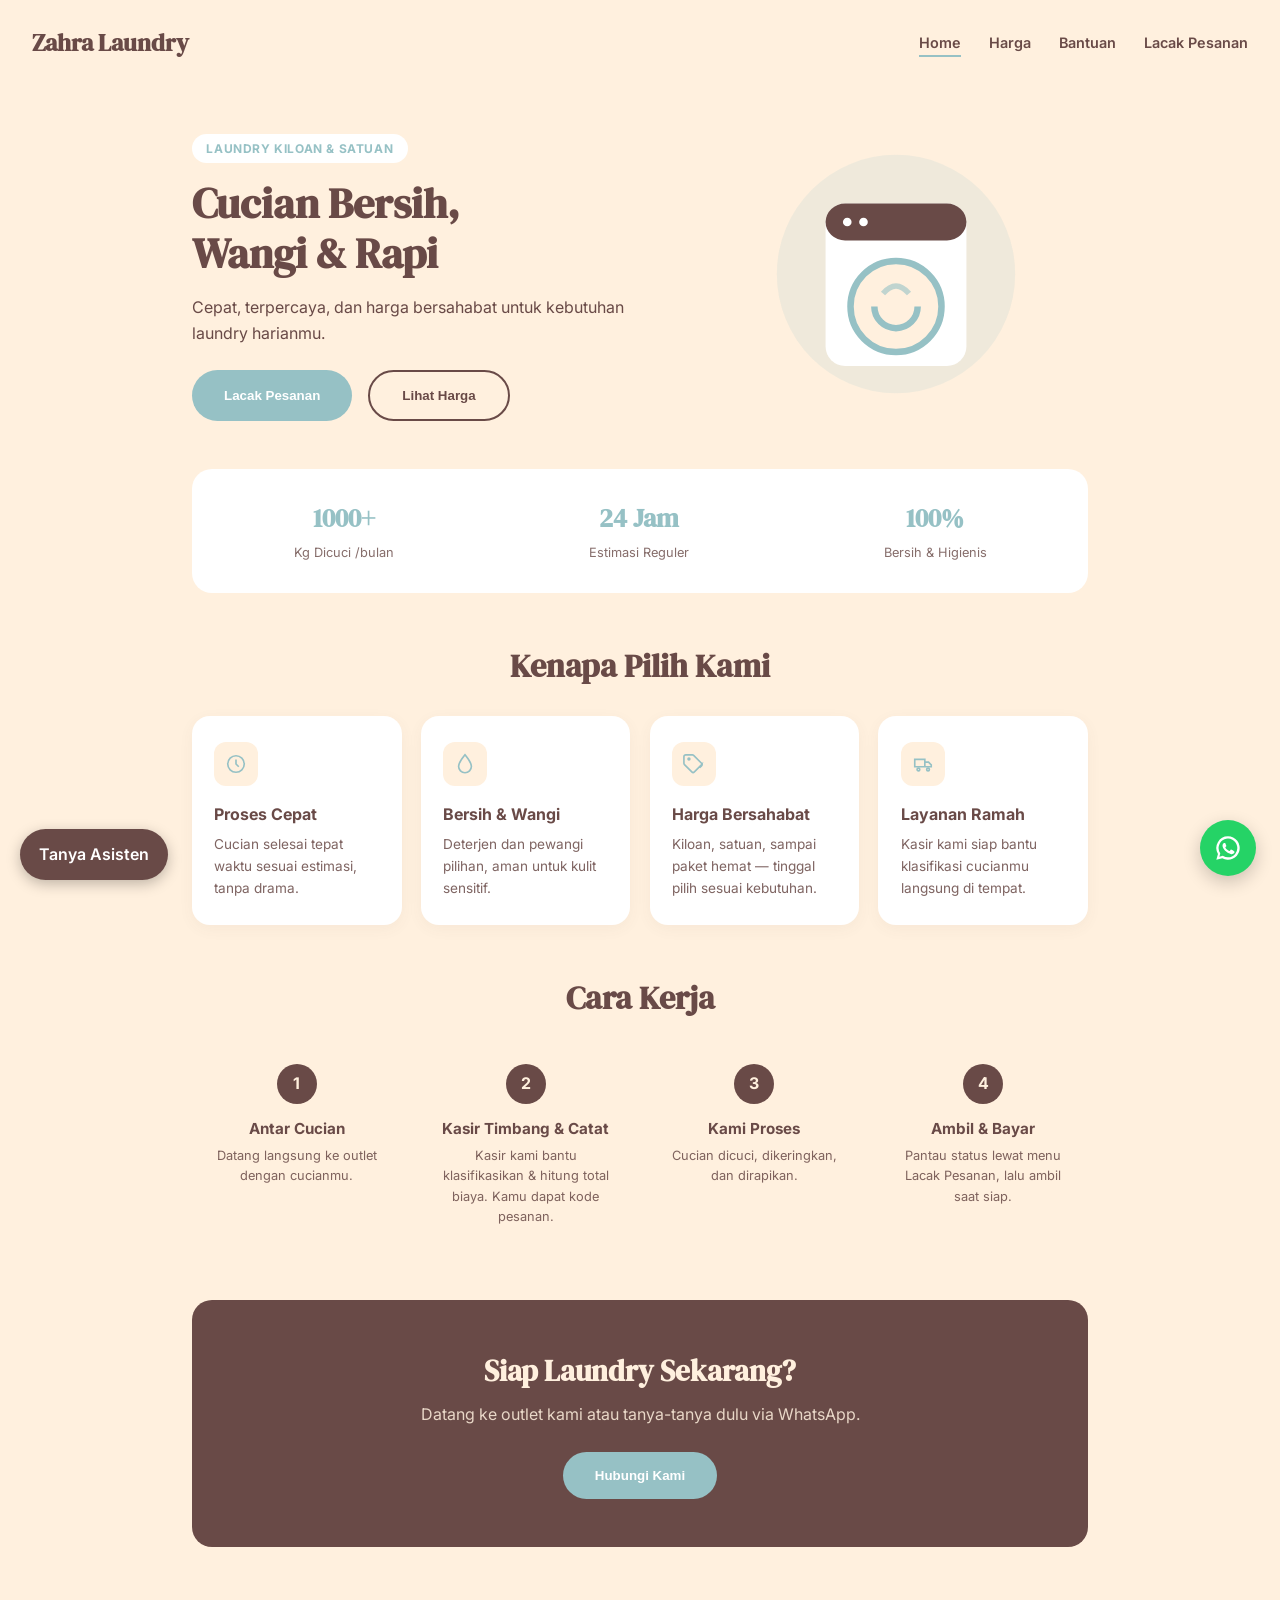
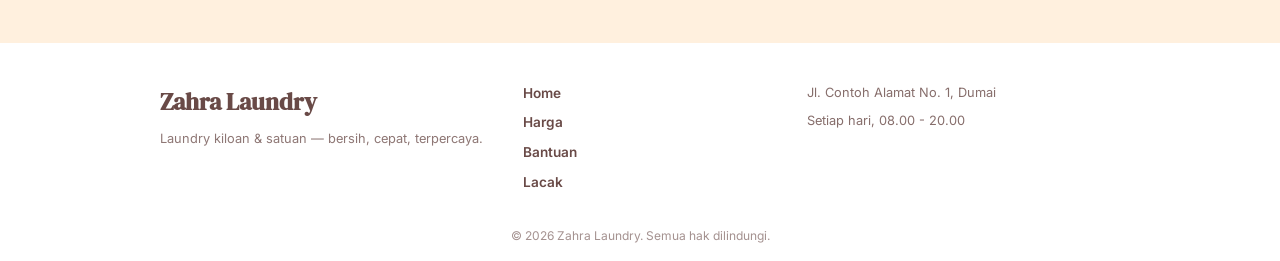
==== index.html @ 91a210a4 "Add files via upload" ====
<!DOCTYPE html>
<html lang="id">
<head>
<meta charset="UTF-8">
<meta name="viewport" content="width=device-width, initial-scale=1.0">
<title>Zahra Laundry | Laundry Kiloan &amp; Satuan</title>
<link rel="stylesheet" href="style.css">
<link href="https://fonts.googleapis.com/css2?family=Inter:wght@300;400;600&family=DM+Serif+Display&display=swap" rel="stylesheet">
</head>
<body>

<nav>
    <div class="logo">Zahra Laundry</div>
    <button class="nav-toggle" onclick="toggleNav()" aria-label="Menu">
        <svg viewBox="0 0 24 24" fill="none" stroke="currentColor" stroke-width="2"><path d="M3 6h18M3 12h18M3 18h18"/></svg>
    </button>
    <div class="nav-links" id="navLinks">
        <a href="#" data-page="home" onclick="showPage('home')">Home</a>
        <a href="#" data-page="prices" onclick="showPage('prices')">Harga</a>
        <a href="#" data-page="bantuan" onclick="showPage('bantuan')">Bantuan</a>
        <a href="#" data-page="lacak" onclick="showPage('lacak')">Lacak Pesanan</a>
    </div>
</nav>

<main>

    <section id="home" class="page active">
        <div class="hero hero-split">
            <div class="hero-text">
                <span class="eyebrow">Laundry Kiloan &amp; Satuan</span>
                <h1>Cucian Bersih,<br>Wangi &amp; Rapi</h1>
                <p>Cepat, terpercaya, dan harga bersahabat untuk kebutuhan laundry harianmu.</p>
                <div class="hero-actions">
                    <button class="btn-primary" onclick="showPage('lacak')">Lacak Pesanan</button>
                    <button class="btn-outline" onclick="showPage('prices')">Lihat Harga</button>
                </div>
            </div>
            <div class="hero-art">
                <svg viewBox="0 0 240 240" xmlns="http://www.w3.org/2000/svg" aria-hidden="true">
                    <circle cx="120" cy="120" r="110" fill="var(--accent-color)" opacity="0.15"/>
                    <rect x="55" y="55" width="130" height="150" rx="18" fill="var(--white)"/>
                    <rect x="55" y="55" width="130" height="34" rx="18" fill="var(--text-main)"/>
                    <circle cx="75" cy="72" r="4" fill="var(--white)"/>
                    <circle cx="90" cy="72" r="4" fill="var(--white)"/>
                    <circle cx="120" cy="150" r="42" fill="var(--bg-color)" stroke="var(--accent-color)" stroke-width="6"/>
                    <path d="M100 150 a20 20 0 0 0 40 0" stroke="var(--accent-color)" stroke-width="6" fill="none"/>
                    <path d="M108 138 q12 -14 24 0" stroke="var(--accent-color)" stroke-width="5" fill="none" opacity="0.6"/>
                </svg>
            </div>
        </div>

        <div class="stats-bar">
            <div class="stat-item"><strong>1000+</strong><span>Kg Dicuci /bulan</span></div>
            <div class="stat-item"><strong>24 Jam</strong><span>Estimasi Reguler</span></div>
            <div class="stat-item"><strong>100%</strong><span>Bersih &amp; Higienis</span></div>
        </div>

        <h2 class="title center">Kenapa Pilih Kami</h2>
        <div class="features-grid">
            <div class="feature-card">
                <div class="feature-icon"><svg viewBox="0 0 24 24" fill="none" stroke="currentColor" stroke-width="1.8"><circle cx="12" cy="12" r="9"/><path d="M12 7v5l3 3"/></svg></div>
                <h3>Proses Cepat</h3><p>Cucian selesai tepat waktu sesuai estimasi, tanpa drama.</p>
            </div>
            <div class="feature-card">
                <div class="feature-icon"><svg viewBox="0 0 24 24" fill="none" stroke="currentColor" stroke-width="1.8"><path d="M12 2c4 5 7 8.5 7 12.5A7 7 0 1 1 5 14.5C5 10.5 8 7 12 2z"/></svg></div>
                <h3>Bersih &amp; Wangi</h3><p>Deterjen dan pewangi pilihan, aman untuk kulit sensitif.</p>
            </div>
            <div class="feature-card">
                <div class="feature-icon"><svg viewBox="0 0 24 24" fill="none" stroke="currentColor" stroke-width="1.8"><path d="M20.6 12.4 12.4 20.6a2 2 0 0 1-2.8 0l-8-8A2 2 0 0 1 1 11.2V4a2 2 0 0 1 2-2h7.2a2 2 0 0 1 1.4.6l8.6 8.6a2 2 0 0 1 0 2.8Z"/><circle cx="6.5" cy="6.5" r="1"/></svg></div>
                <h3>Harga Bersahabat</h3><p>Kiloan, satuan, sampai paket hemat — tinggal pilih sesuai kebutuhan.</p>
            </div>
            <div class="feature-card">
                <div class="feature-icon"><svg viewBox="0 0 24 24" fill="none" stroke="currentColor" stroke-width="1.8"><path d="M3 7h11v8H3zM14 10h4l3 3v2h-7z"/><circle cx="7" cy="18" r="1.5"/><circle cx="17.5" cy="18" r="1.5"/></svg></div>
                <h3>Layanan Ramah</h3><p>Kasir kami siap bantu klasifikasi cucianmu langsung di tempat.</p>
            </div>
        </div>

        <h2 class="title center">Cara Kerja</h2>
        <div class="steps-grid">
            <div class="step-card"><div class="step-number">1</div><h3>Antar Cucian</h3><p>Datang langsung ke outlet dengan cucianmu.</p></div>
            <div class="step-card"><div class="step-number">2</div><h3>Kasir Timbang &amp; Catat</h3><p>Kasir kami bantu klasifikasikan &amp; hitung total biaya. Kamu dapat kode pesanan.</p></div>
            <div class="step-card"><div class="step-number">3</div><h3>Kami Proses</h3><p>Cucian dicuci, dikeringkan, dan dirapikan.</p></div>
            <div class="step-card"><div class="step-number">4</div><h3>Ambil &amp; Bayar</h3><p>Pantau status lewat menu Lacak Pesanan, lalu ambil saat siap.</p></div>
        </div>

        <div class="cta-banner">
            <h2>Siap Laundry Sekarang?</h2>
            <p>Datang ke outlet kami atau tanya-tanya dulu via WhatsApp.</p>
            <button class="btn-primary" onclick="showPage('bantuan')">Hubungi Kami</button>
        </div>
    </section>

    <section id="prices" class="page">
        <h2 class="title center">Daftar Harga</h2>
        <p class="page-lead">Pilih kategori sesuai jenis cucianmu.</p>
        <div class="price-tabs">
            <button class="tab-btn active" onclick="showHargaTab('kiloan')">Kiloan</button>
            <button class="tab-btn" onclick="showHargaTab('satuan')">Satuan</button>
            <button class="tab-btn" onclick="showHargaTab('paket')">Paket Hemat</button>
        </div>
        <div id="hargaKiloan" class="harga-tab active">
            <div class="price-grid" id="priceGridKiloan"></div>
            <p class="price-note">Estimasi selesai reguler: 1x24 jam.</p>
        </div>
        <div id="hargaSatuan" class="harga-tab"><div class="price-grid" id="priceGridSatuan"></div></div>
        <div id="hargaPaket" class="harga-tab">
            <div class="price-grid" id="priceGridPaket"></div>
            <p class="price-note">Cocok untuk kos-kosan, keluarga, atau kebutuhan rutin bulanan.</p>
        </div>
    </section>

    <section id="bantuan" class="page">
        <h2 class="title center">Bantuan &amp; Kontak</h2>
        <p class="page-lead">Ada pertanyaan atau masukan? Kami siap bantu.</p>
        <div class="bantuan-grid">
            <div class="form-container contact-card">
                <div class="contact-row">
                    <svg viewBox="0 0 24 24" fill="none" stroke="currentColor" stroke-width="1.8"><path d="M21 10c0 6-9 12-9 12S3 16 3 10a9 9 0 0 1 18 0Z"/><circle cx="12" cy="10" r="3"/></svg>
                    <span id="infoAlamat">Alamat toko</span>
                </div>
                <div class="contact-row">
                    <svg viewBox="0 0 24 24" fill="none" stroke="currentColor" stroke-width="1.8"><circle cx="12" cy="12" r="9"/><path d="M12 7v5l3 3"/></svg>
                    <span id="infoJam">Jam operasional</span>
                </div>
                <div class="contact-row">
                    <svg viewBox="0 0 24 24" fill="none" stroke="currentColor" stroke-width="1.8"><path d="M3 5.5A2.5 2.5 0 0 1 5.5 3h2A1.5 1.5 0 0 1 9 4.3l.6 3a1.5 1.5 0 0 1-.5 1.5l-1.4 1.2a13 13 0 0 0 6 6l1.2-1.4a1.5 1.5 0 0 1 1.5-.5l3 .6A1.5 1.5 0 0 1 21 16.5v2A2.5 2.5 0 0 1 18.5 21 16.5 16.5 0 0 1 3 5.5Z"/></svg>
                    <span id="infoWA">Nomor WhatsApp</span>
                </div>
                <button class="btn-primary" style="width:100%; margin-top:1rem;" onclick="chatAdmin()">Chat Admin via WhatsApp</button>
            </div>
            <div>
                <h3 class="subtitle">Apa Kata Pelanggan</h3>
                <div class="testimonial-grid" id="testimonialGrid"></div>
            </div>
        </div>
    </section>

    <section id="lacak" class="page">
        <h2 class="title center">Lacak Pesanan</h2>
        <p class="page-lead">Masukkan kode pesanan dari struk atau pesan WhatsApp kami.</p>
        <div class="form-container">
            <form id="formLacak" onsubmit="lacakPesanan(event)">
                <div class="input-group">
                    <label>Kode Pesanan</label>
                    <input type="text" id="kodeInput" placeholder="Contoh: ZL-7K3P9Q" autocomplete="off" required>
                </div>
                <button type="submit" class="btn-submit">Lacak Pesanan</button>
            </form>
            <div id="hasilLacak"></div>
        </div>
    </section>

</main>

<footer class="site-footer">
    <div class="footer-inner">
        <div class="footer-brand">
            <div class="logo">Zahra Laundry</div>
            <p>Laundry kiloan &amp; satuan — bersih, cepat, terpercaya.</p>
        </div>
        <div class="footer-links">
            <a href="#" onclick="showPage('home')">Home</a>
            <a href="#" onclick="showPage('prices')">Harga</a>
            <a href="#" onclick="showPage('bantuan')">Bantuan</a>
            <a href="#" onclick="showPage('lacak')">Lacak</a>
        </div>
        <div class="footer-contact">
            <span id="footerAlamat"></span>
            <span id="footerJam"></span>
        </div>
    </div>
    <p class="footer-copy">&copy; 2026 Zahra Laundry. Semua hak dilindungi.</p>
</footer>

<button class="fab-wa" onclick="chatAdmin()" title="Chat Admin">
    <svg viewBox="0 0 24 24" fill="currentColor"><path d="M12 2a10 10 0 0 0-8.6 15.1L2 22l5.1-1.3A10 10 0 1 0 12 2Zm0 18a8 8 0 0 1-4.1-1.1l-.3-.2-3 .8.8-2.9-.2-.3A8 8 0 1 1 12 20Zm4.4-5.9c-.2-.1-1.4-.7-1.6-.8-.2-.1-.4-.1-.5.1s-.6.8-.8 1c-.1.2-.3.2-.5.1a6.5 6.5 0 0 1-1.9-1.2 7.2 7.2 0 0 1-1.3-1.6c-.1-.2 0-.4.1-.5l.4-.4c.1-.1.2-.3.2-.4a.5.5 0 0 0 0-.5c-.1-.1-.5-1.3-.7-1.8-.2-.4-.4-.4-.5-.4h-.5a.9.9 0 0 0-.6.3 2.8 2.8 0 0 0-.9 2.1c0 1.2.9 2.4 1 2.6.1.2 1.8 2.8 4.4 3.9a15 15 0 0 0 1.5.5 3.5 3.5 0 0 0 1.6.1c.5-.1 1.4-.6 1.6-1.1.2-.5.2-1 .1-1.1s-.2-.2-.4-.3Z"/></svg>
</button>

<button class="fab-chat" onclick="toggleChat()" aria-label="Tanya asisten">Tanya Asisten</button>
<div class="chat-box" id="chatBox">
    <div class="chat-head"><strong>Asisten Zahra Laundry</strong><button onclick="toggleChat()" aria-label="Tutup">&times;</button></div>
    <div class="chat-body" id="chatBody"></div>
    <form class="chat-form" onsubmit="kirimChat(event)">
        <input type="text" id="chatInput" placeholder="Tanya harga, jam buka, atau kode pesanan" autocomplete="off">
        <button type="submit" class="btn-primary">Kirim</button>
    </form>
</div>

<div id="toast" class="toast"></div>

<script src="script.js"></script>
</body>
</html>
---- style.css ----
:root {
    --bg-color: #FFF0DE;
    --accent-color: #96C1C5;
    --text-main: #694A47;
    --white: #ffffff;
    --danger: #C97064;
}

* { margin: 0; padding: 0; box-sizing: border-box; }

body {
    font-family: 'Inter', sans-serif;
    background-color: var(--bg-color);
    color: var(--text-main);
    line-height: 1.6;
    min-height: 100vh;
    display: flex;
    flex-direction: column;
}

main { flex: 1; }

nav {
    display: flex;
    justify-content: space-between;
    align-items: center;
    padding: 1.5rem 2rem;
    position: sticky;
    top: 0;
    background: var(--bg-color);
    z-index: 40;
}

.logo { font-family: 'DM Serif Display', serif; font-size: 1.5rem; font-weight: bold; }

.nav-toggle { display: none; background: none; border: none; color: var(--text-main); cursor: pointer; padding: 0.3rem; }
.nav-toggle svg { width: 26px; height: 26px; }

.nav-links a {
    text-decoration: none;
    color: var(--text-main);
    margin-left: 1.5rem;
    font-size: 0.9rem;
    font-weight: 600;
    padding-bottom: 4px;
    border-bottom: 2px solid transparent;
    transition: border-color 0.2s ease, opacity 0.2s ease;
}

.nav-links a:hover { opacity: 0.7; }
.nav-links a.active-link { border-bottom-color: var(--accent-color); }

@media (max-width: 700px) {
    .nav-toggle { display: block; }
    .nav-links {
        display: none;
        position: absolute;
        top: 100%;
        left: 0;
        right: 0;
        background: var(--white);
        flex-direction: column;
        padding: 1rem 2rem;
        box-shadow: 0 8px 15px rgba(105,74,71,0.08);
    }
    .nav-links.open { display: flex; }
    .nav-links a { margin: 0.6rem 0; }
}

.page { display: none; padding: 1rem 2rem 4rem; max-width: 960px; margin: 0 auto; animation: fadeIn 0.4s ease; width: 100%; }
.page.active { display: block; }

@keyframes fadeIn { from { opacity: 0; transform: translateY(10px); } to { opacity: 1; transform: translateY(0); } }

.title { font-family: 'DM Serif Display', serif; font-size: 2rem; margin-bottom: 0.5rem; }
.title.center { text-align: center; margin-top: 3rem; }
.page-lead { text-align: center; opacity: 0.75; font-size: 0.95rem; margin-bottom: 1rem; }
.subtitle { margin: 1.5rem 0 0.5rem; font-size: 1rem; font-weight: 700; opacity: 0.8; }
.subtitle.center { text-align: center; margin-top: 3.5rem; }

.hero-split { display: flex; align-items: center; justify-content: space-between; gap: 2rem; margin-top: 2rem; flex-wrap: wrap; }
.hero-text { flex: 1 1 320px; max-width: 480px; }

.eyebrow {
    display: inline-block; background: var(--white); color: var(--accent-color);
    padding: 0.3rem 0.9rem; border-radius: 50px; font-size: 0.75rem; font-weight: 700;
    letter-spacing: 0.05em; text-transform: uppercase; margin-bottom: 1rem;
}

.hero-text h1 { font-family: 'DM Serif Display', serif; font-size: 2.6rem; line-height: 1.2; margin-bottom: 1rem; }
.hero-actions { display: flex; gap: 1rem; margin-top: 1.5rem; flex-wrap: wrap; }
.hero-art { flex: 1 1 220px; max-width: 260px; margin: 0 auto; }
.hero-art svg { width: 100%; height: auto; }

.btn-primary {
    background-color: var(--accent-color); color: var(--white); border: none;
    padding: 1rem 2rem; border-radius: 50px; font-weight: bold; cursor: pointer;
    transition: transform 0.15s ease, box-shadow 0.15s ease;
}
.btn-primary:hover { transform: translateY(-2px); box-shadow: 0 6px 14px rgba(150,193,197,0.4); }

.btn-outline {
    background: transparent; border: 2px solid var(--text-main); color: var(--text-main);
    padding: 1rem 2rem; border-radius: 50px; font-weight: bold; cursor: pointer;
    transition: background 0.15s ease, color 0.15s ease;
}
.btn-outline:hover { background: var(--text-main); color: var(--bg-color); }

.btn-secondary {
    background: transparent; border: 2px solid var(--accent-color); color: var(--text-main);
    padding: 0.7rem 1.2rem; border-radius: 50px; font-weight: 600; cursor: pointer;
    width: 100%; margin-top: 0.5rem; transition: background 0.15s ease;
}
.btn-secondary:hover { background: var(--bg-color); }

.stats-bar {
    display: flex; justify-content: space-around; flex-wrap: wrap; gap: 1.5rem;
    background: var(--white); border-radius: 20px; padding: 1.8rem 1rem; margin-top: 3rem; text-align: center;
}
.stat-item strong { display: block; font-family: 'DM Serif Display', serif; font-size: 1.6rem; color: var(--accent-color); }
.stat-item span { font-size: 0.8rem; opacity: 0.8; }

.features-grid { display: grid; grid-template-columns: repeat(auto-fit, minmax(200px, 1fr)); gap: 1.2rem; margin-top: 1.5rem; }
.feature-card {
    background: var(--white); padding: 1.6rem 1.4rem; border-radius: 18px;
    box-shadow: 0 4px 15px rgba(105, 74, 71, 0.05); transition: transform 0.2s ease, box-shadow 0.2s ease;
}
.feature-card:hover { transform: translateY(-4px); box-shadow: 0 10px 22px rgba(105, 74, 71, 0.1); }
.feature-icon {
    width: 44px; height: 44px; border-radius: 12px; background: var(--bg-color); color: var(--accent-color);
    display: flex; align-items: center; justify-content: center; margin-bottom: 1rem;
}
.feature-icon svg { width: 22px; height: 22px; }
.feature-card h3 { font-size: 1rem; margin-bottom: 0.4rem; }
.feature-card p { font-size: 0.85rem; opacity: 0.85; }

.steps-grid { display: grid; grid-template-columns: repeat(auto-fit, minmax(180px, 1fr)); gap: 1.2rem; margin-top: 1.5rem; }
.step-card { text-align: center; padding: 1rem; border-radius: 14px; transition: background 0.2s ease; }
.step-card:hover { background: var(--white); }
.step-number {
    width: 40px; height: 40px; border-radius: 50%; background: var(--text-main); color: var(--bg-color);
    display: flex; align-items: center; justify-content: center; font-weight: 700; margin: 0 auto 0.8rem;
}
.step-card h3 { font-size: 0.95rem; margin-bottom: 0.3rem; }
.step-card p { font-size: 0.8rem; opacity: 0.85; }

.cta-banner { text-align: center; background: var(--text-main); color: var(--bg-color); border-radius: 20px; padding: 3rem 1.5rem; margin-top: 3.5rem; }
.cta-banner h2 { font-family: 'DM Serif Display', serif; font-size: 1.8rem; margin-bottom: 0.5rem; }
.cta-banner p { opacity: 0.85; margin-bottom: 1.5rem; }
.cta-banner .btn-primary { background: var(--accent-color); }

.price-tabs { display: flex; gap: 0.5rem; margin: 1.5rem 0; flex-wrap: wrap; }
.price-tabs .tab-btn { flex: 1 1 140px; }
.harga-tab { display: none; }
.harga-tab.active { display: block; animation: fadeIn 0.3s ease; }
.price-note { text-align: center; font-size: 0.8rem; opacity: 0.7; margin-top: 1rem; }

.price-grid { display: grid; grid-template-columns: repeat(auto-fit, minmax(220px, 1fr)); gap: 1rem; }
.price-card {
    background: var(--white); padding: 1.5rem; border-radius: 15px; box-shadow: 0 4px 15px rgba(105, 74, 71, 0.05);
    display: flex; justify-content: space-between; align-items: center; gap: 1rem;
    transition: transform 0.2s ease, box-shadow 0.2s ease;
}
.price-card:hover { transform: translateY(-3px); box-shadow: 0 8px 18px rgba(105, 74, 71, 0.1); }
.price { font-weight: bold; font-size: 1.1rem; color: var(--accent-color); text-align: right; white-space: nowrap; }
.price span { display: block; font-size: 0.7rem; font-weight: 400; color: var(--text-main); }

.bantuan-grid { display: grid; grid-template-columns: 1fr 1.2fr; gap: 2rem; margin-top: 1.5rem; align-items: start; }
@media (max-width: 800px) { .bantuan-grid { grid-template-columns: 1fr; } }
.contact-card { max-width: 100%; margin: 0; }
.contact-row { display: flex; align-items: center; gap: 0.8rem; margin-bottom: 1rem; font-size: 0.9rem; }
.contact-row svg { width: 20px; height: 20px; color: var(--accent-color); flex-shrink: 0; }

.testimonial-grid { display: grid; grid-template-columns: repeat(auto-fit, minmax(220px, 1fr)); gap: 1rem; margin-top: 1rem; }
.testimonial-card {
    background: var(--white); padding: 1.4rem; border-radius: 18px; box-shadow: 0 4px 15px rgba(105, 74, 71, 0.05);
    transition: transform 0.2s ease, box-shadow 0.2s ease;
}
.testimonial-card:hover { transform: translateY(-3px); box-shadow: 0 8px 18px rgba(105, 74, 71, 0.1); }
.testimonial-head { display: flex; align-items: center; gap: 0.8rem; margin-bottom: 0.8rem; }
.avatar-circle {
    width: 42px; height: 42px; border-radius: 50%; background: var(--accent-color); color: var(--white);
    display: flex; align-items: center; justify-content: center; font-weight: 700; font-size: 0.9rem; flex-shrink: 0;
}
.testimonial-name { font-weight: 700; font-size: 0.9rem; }
.testimonial-stars { color: #E0A84C; font-size: 0.8rem; }
.testimonial-text { font-size: 0.85rem; opacity: 0.9; }

.form-container { background: var(--white); padding: 2rem; border-radius: 20px; margin-top: 1.5rem; max-width: 560px; margin-left: auto; margin-right: auto; }
.input-group { margin-bottom: 1.5rem; }
.input-group label { display: block; margin-bottom: 0.5rem; font-size: 0.8rem; font-weight: 600; }
.section-label { display: block; font-size: 0.85rem; font-weight: 700; margin: 1.5rem 0 0.8rem; text-transform: uppercase; letter-spacing: 0.05em; }

input, select {
    width: 100%; padding: 0.8rem; border: none; border-bottom: 2px solid var(--accent-color);
    background: transparent; color: var(--text-main); outline: none; font-family: inherit; font-size: 0.9rem;
}

.empty-hint { font-size: 0.8rem; opacity: 0.6; text-align: center; padding: 1rem 0; }
.total-box { margin: 2rem 0; padding: 1rem; background: var(--bg-color); border-radius: 10px; text-align: center; font-weight: bold; }

.btn-submit {
    width: 100%; background-color: var(--text-main); color: var(--bg-color); border: none;
    padding: 1rem; border-radius: 10px; font-weight: bold; cursor: pointer; transition: opacity 0.15s ease;
}
.btn-submit:hover { opacity: 0.9; }
.after-print { margin-top: 1rem; }

.item-row {
    display: grid; grid-template-columns: 1fr 1fr 60px 85px 32px; gap: 0.5rem; align-items: center;
    margin-bottom: 0.8rem; background: var(--bg-color); padding: 0.6rem; border-radius: 10px;
}
.item-row select, .item-row input { border-bottom: none; background: var(--white); border-radius: 6px; padding: 0.5rem; font-size: 0.8rem; }
.item-row .subtotal-mini { font-size: 0.75rem; font-weight: 700; text-align: right; white-space: nowrap; }
.item-row .btn-remove { background: var(--danger); color: white; border: none; border-radius: 6px; width: 28px; height: 28px; cursor: pointer; font-weight: bold; }

@media (max-width: 480px) {
    .item-row { grid-template-columns: 1fr 1fr; }
    .item-row .subtotal-mini { grid-column: 1 / 2; }
    .item-row .btn-remove { grid-column: 2 / 3; justify-self: end; }
}

.kasir-tabs { display: flex; gap: 0.5rem; margin-top: 1.5rem; max-width: 560px; margin-left: auto; margin-right: auto; }
.tab-btn {
    flex: 1; padding: 0.8rem; border: none; border-radius: 10px; background: var(--white); color: var(--text-main);
    font-weight: 600; cursor: pointer; transition: background 0.15s ease, color 0.15s ease;
}
.tab-btn:hover { opacity: 0.85; }
.tab-btn.active { background: var(--text-main); color: var(--bg-color); }
.kasir-tab { display: none; }
.kasir-tab.active { display: block; }

.riwayat-table { width: 100%; border-collapse: collapse; font-size: 0.85rem; }
.riwayat-table th, .riwayat-table td { text-align: left; padding: 0.6rem 0.3rem; border-bottom: 1px solid var(--bg-color); }
.riwayat-table button { background: var(--accent-color); border: none; color: white; padding: 0.3rem 0.6rem; border-radius: 6px; cursor: pointer; font-size: 0.75rem; }

.site-footer { background: var(--white); margin-top: 2rem; padding: 2.5rem 2rem 1rem; }
.footer-inner { max-width: 960px; margin: 0 auto; display: grid; grid-template-columns: 1.3fr 1fr 1.2fr; gap: 1.5rem; }
@media (max-width: 700px) { .footer-inner { grid-template-columns: 1fr; text-align: center; } }
.footer-brand p { font-size: 0.8rem; opacity: 0.75; margin-top: 0.5rem; }
.footer-links { display: flex; flex-direction: column; gap: 0.5rem; }
.footer-links a { color: var(--text-main); text-decoration: none; font-size: 0.85rem; font-weight: 600; }
.footer-links a:hover { opacity: 0.7; }
.footer-contact { display: flex; flex-direction: column; gap: 0.5rem; font-size: 0.8rem; opacity: 0.8; }
.footer-copy { text-align: center; font-size: 0.75rem; opacity: 0.6; margin-top: 2rem; }

.fab-wa {
    position: fixed; bottom: 1.5rem; right: 1.5rem; width: 56px; height: 56px; border-radius: 50%;
    background: #25D366; color: white; border: none; box-shadow: 0 6px 18px rgba(0,0,0,0.2); cursor: pointer;
    display: flex; align-items: center; justify-content: center; z-index: 50; transition: transform 0.15s ease;
}
.fab-wa:hover { transform: scale(1.08); }
.fab-wa svg { width: 28px; height: 28px; }

.toast {
    position: fixed; left: 50%; bottom: 2rem; transform: translate(-50%, 20px); background: var(--text-main);
    color: var(--bg-color); padding: 0.8rem 1.4rem; border-radius: 50px; font-size: 0.85rem; opacity: 0;
    pointer-events: none; transition: all 0.3s ease; z-index: 100;
}
.toast.show { opacity: 1; transform: translate(-50%, 0); }

#printArea { display: none; }

@media print {
    body * { visibility: hidden; }
    #printArea, #printArea * { visibility: visible; }
    #printArea { display: block; position: absolute; left: 0; top: 0; font-family: 'Courier New', monospace; color: #000; padding: 6px; }
    #printArea.paper-58 { width: 58mm; font-size: 12px; padding: 3mm; }
    #printArea.paper-80 { width: 80mm; font-size: 13.5px; padding: 3mm; }
    #printArea.paper-a5 { width: 100%; font-size: 15px; padding: 0; }
    #printArea .struk-center { text-align: center; }
    #printArea .struk-logo { margin-bottom: 4px; }
    #printArea .struk-logo svg { width: 34px; height: 34px; }
    #printArea .struk-storename { font-size: 1.3em; font-weight: 700; }
    #printArea .struk-small { font-size: 0.82em; }
    #printArea .struk-line { border-top: 1px dashed #000; margin: 6px 0; }
    #printArea .struk-item-name { font-weight: 700; margin-top: 4px; }
    #printArea .struk-item-detail { display: flex; justify-content: space-between; font-size: 0.92em; }
    #printArea .struk-total { display: flex; justify-content: space-between; font-weight: bold; margin-top: 6px; font-size: 1.15em; }
}


/* ===== Tambahan web customer ===== */
.badge{display:inline-block;padding:.25rem .8rem;border-radius:99px;background:var(--accent-color);color:var(--text-main);font-weight:600;font-size:.85rem}
.badge.selesai{background:#5E9C76;color:#fff}
.hasil-lacak{margin-top:1.5rem;padding-top:1rem;border-top:1px solid #eee}
.hasil-lacak .meta p{margin:.15rem 0}
.timeline{list-style:none;margin:1.2rem 0 .5rem;border-left:3px solid #eee;padding-left:1.3rem}
.timeline li{position:relative;padding:.35rem 0 .9rem;opacity:.45}
.timeline li::before{content:"";position:absolute;left:-1.82rem;top:.55rem;width:14px;height:14px;border-radius:50%;background:#ddd;border:2px solid #fff}
.timeline li.done{opacity:1}
.timeline li.done::before{background:var(--accent-color)}
.timeline li.now{opacity:1;font-weight:600}
.timeline li.now::before{background:var(--text-main)}
.timeline small{display:block;font-weight:400;opacity:.8}
.pesan-error{color:var(--danger);margin-top:1rem}
.note-kecil{font-size:.85rem;opacity:.7;margin-top:.8rem}
.fab-chat{position:fixed;left:20px;bottom:20px;background:var(--text-main);color:#fff;border:0;border-radius:99px;padding:.8rem 1.2rem;font:inherit;font-weight:600;cursor:pointer;box-shadow:0 4px 14px rgba(0,0,0,.25);z-index:900}
.chat-box{position:fixed;left:20px;bottom:80px;width:min(360px,calc(100vw - 40px));height:440px;background:#fff;border-radius:16px;box-shadow:0 8px 30px rgba(0,0,0,.25);display:none;flex-direction:column;overflow:hidden;z-index:901}
.chat-box.open{display:flex}
.chat-head{display:flex;justify-content:space-between;align-items:center;background:var(--text-main);color:#fff;padding:.8rem 1rem}
.chat-head button{background:none;border:0;color:#fff;font-size:1.4rem;cursor:pointer}
.chat-body{flex:1;overflow-y:auto;padding:1rem;display:flex;flex-direction:column;gap:.6rem}
.msg{max-width:85%;padding:.55rem .8rem;border-radius:12px;font-size:.92rem;white-space:pre-line}
.msg.bot{background:#f3ece4;align-self:flex-start}
.msg.user{background:var(--accent-color);align-self:flex-end}
.chat-form{display:flex;gap:6px;padding:.7rem;border-top:1px solid #eee}
.chat-form input{flex:1;min-width:0;padding:.6rem;border:1px solid #ddd;border-radius:8px;font:inherit}
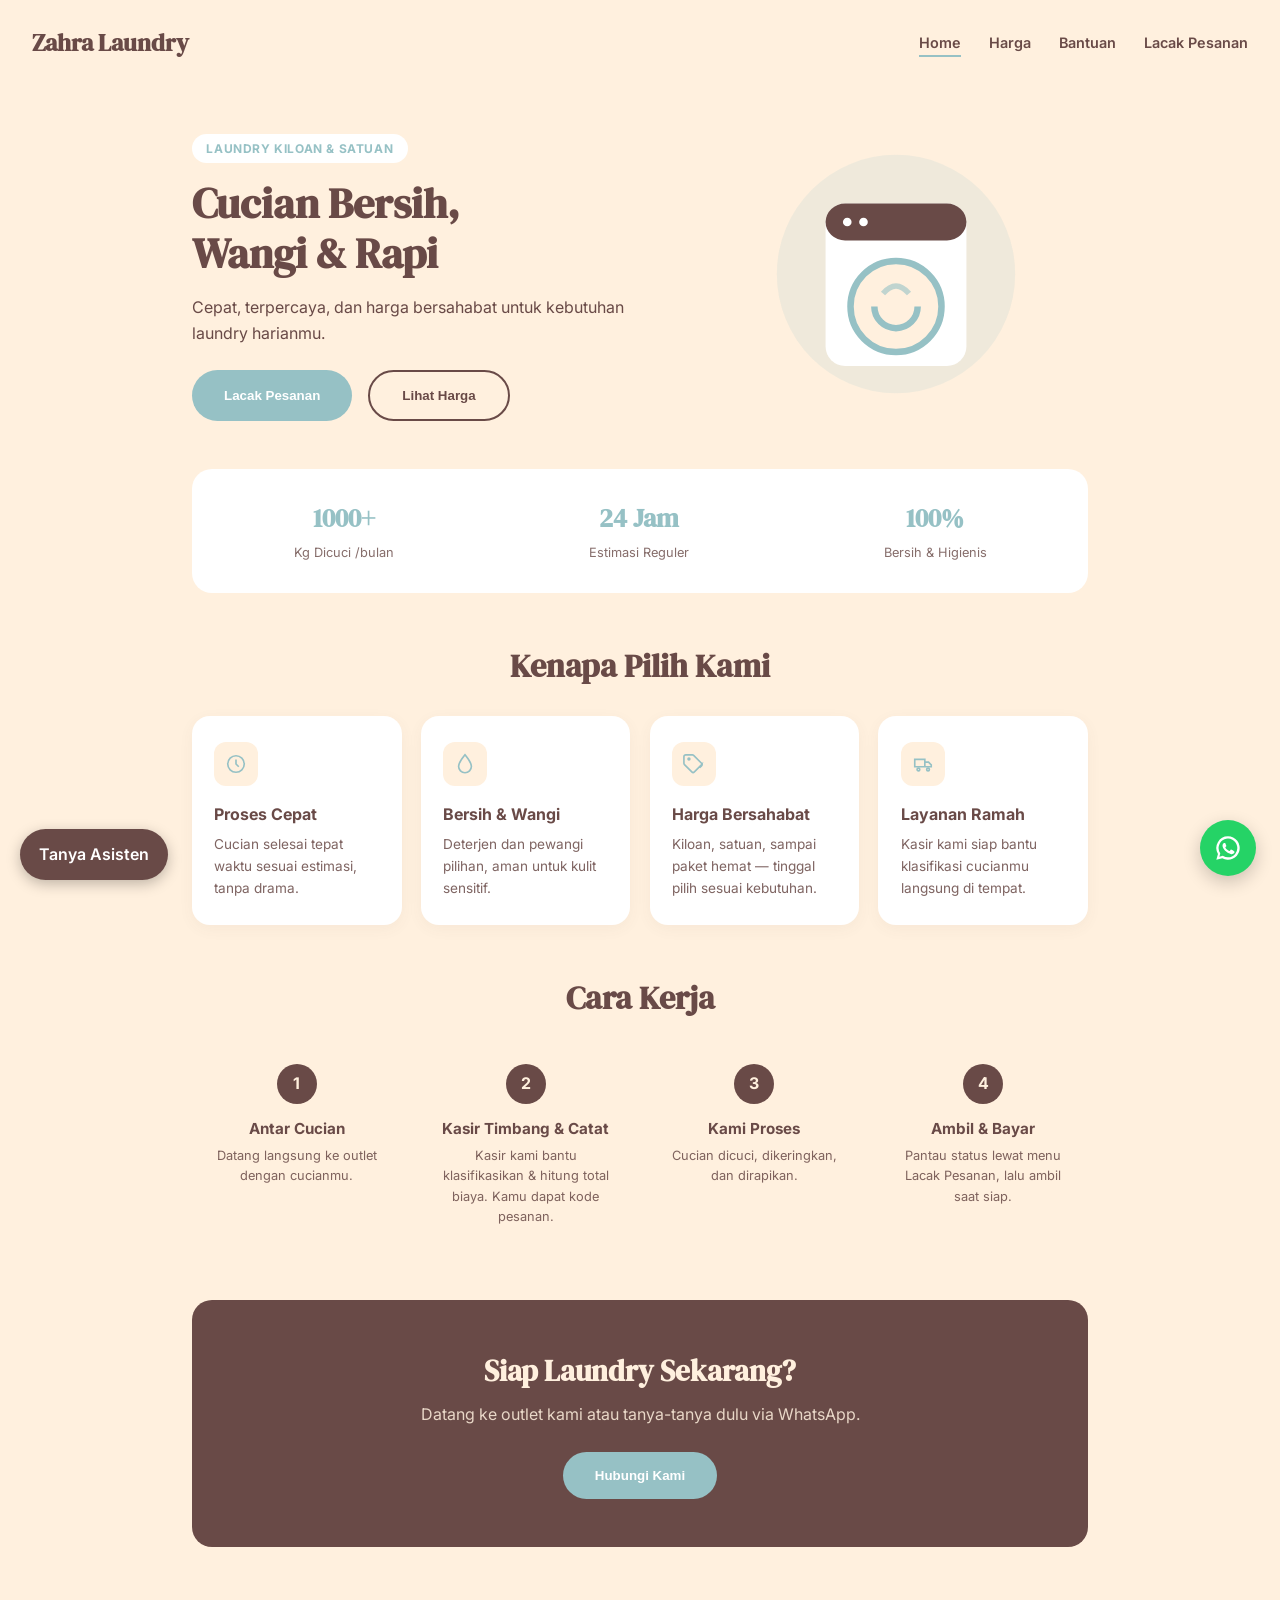
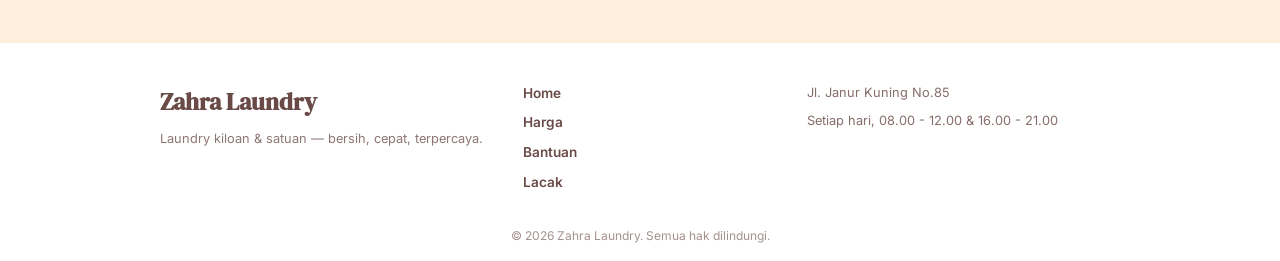
==== commit 477ff2b4: "Update index.html" ====
--- a/index.html
+++ b/index.html
@@ -107,6 +107,15 @@
             <div class="price-grid" id="priceGridPaket"></div>
             <p class="price-note">Cocok untuk kos-kosan, keluarga, atau kebutuhan rutin bulanan.</p>
         </div>
+
+        <div class="form-container calc-card">
+            <h3 class="subtitle" style="margin-top:0">Kalkulator Estimasi Biaya</h3>
+            <p class="page-lead" style="text-align:left; margin-bottom:1rem">Pilih layanan dan jumlahnya untuk melihat perkiraan biaya. Harga final dihitung kasir saat cucian ditimbang.</p>
+            <div id="calcRows"></div>
+            <button type="button" class="btn-secondary" onclick="tambahBarisKalkulator()">+ Tambah Layanan</button>
+            <div class="total-box"><p>Estimasi Total: <span id="calcTotal">Rp 0</span></p></div>
+            <button type="button" class="btn-submit" onclick="pesanDariKalkulator()">Tanya / Pesan via WhatsApp</button>
+        </div>
     </section>
 
     <section id="bantuan" class="page">
@@ -133,6 +142,21 @@
                 <div class="testimonial-grid" id="testimonialGrid"></div>
             </div>
         </div>
+
+        <h3 class="subtitle center" style="margin-top:2.5rem">Pertanyaan yang Sering Diajukan</h3>
+        <div class="faq" id="faqList"></div>
+
+        <div class="form-container" style="margin-top:2rem">
+            <h3 class="subtitle" style="margin-top:0">Kirim Pesan ke Admin</h3>
+            <div class="input-group"><label>Nama</label><input type="text" id="pesanNama" placeholder="Nama kamu"></div>
+            <div class="input-group"><label>Topik</label>
+                <select id="pesanTopik">
+                    <option>Tanya harga</option><option>Tanya status pesanan</option>
+                    <option>Tanya layanan satuan (selimut/bed cover/sprei)</option><option>Lainnya</option>
+                </select></div>
+            <div class="input-group"><label>Pesan</label><input type="text" id="pesanIsi" placeholder="Tulis pertanyaanmu"></div>
+            <button type="button" class="btn-submit" onclick="kirimPesanAdmin()">Kirim via WhatsApp</button>
+        </div>
     </section>
 
     <section id="lacak" class="page">
@@ -146,6 +170,7 @@
                 </div>
                 <button type="submit" class="btn-submit">Lacak Pesanan</button>
             </form>
+            <div id="riwayatLacak" class="chip-row"></div>
             <div id="hasilLacak"></div>
         </div>
     </section>
@@ -178,16 +203,23 @@
 
 <button class="fab-chat" onclick="toggleChat()" aria-label="Tanya asisten">Tanya Asisten</button>
 <div class="chat-box" id="chatBox">
-    <div class="chat-head"><strong>Asisten Zahra Laundry</strong><button onclick="toggleChat()" aria-label="Tutup">&times;</button></div>
+    <div class="chat-head"><div><strong>Asisten Zahra Laundry</strong><small id="chatMode"></small></div><button onclick="toggleChat()" aria-label="Tutup">&times;</button></div>
+    <div class="chat-chips">
+        <button onclick="kirimCepat('Berapa harga cuci setrika?')">Harga</button>
+        <button onclick="kirimCepat('Jam buka dan alamat?')">Jam &amp; alamat</button>
+        <button onclick="kirimCepat('Berapa lama cucian selesai?')">Estimasi</button>
+        <button onclick="kirimCepat('Bagaimana cara cek status pesanan?')">Cek status</button>
+    </div>
     <div class="chat-body" id="chatBody"></div>
     <form class="chat-form" onsubmit="kirimChat(event)">
-        <input type="text" id="chatInput" placeholder="Tanya harga, jam buka, atau kode pesanan" autocomplete="off">
+        <input type="text" id="chatInput" placeholder="Tanya apa saja, atau kirim kode ZL-XXXXXX" autocomplete="off">
         <button type="submit" class="btn-primary">Kirim</button>
     </form>
 </div>
 
 <div id="toast" class="toast"></div>
 
+<script src="config.js"></script>
 <script src="script.js"></script>
 </body>
 </html>
